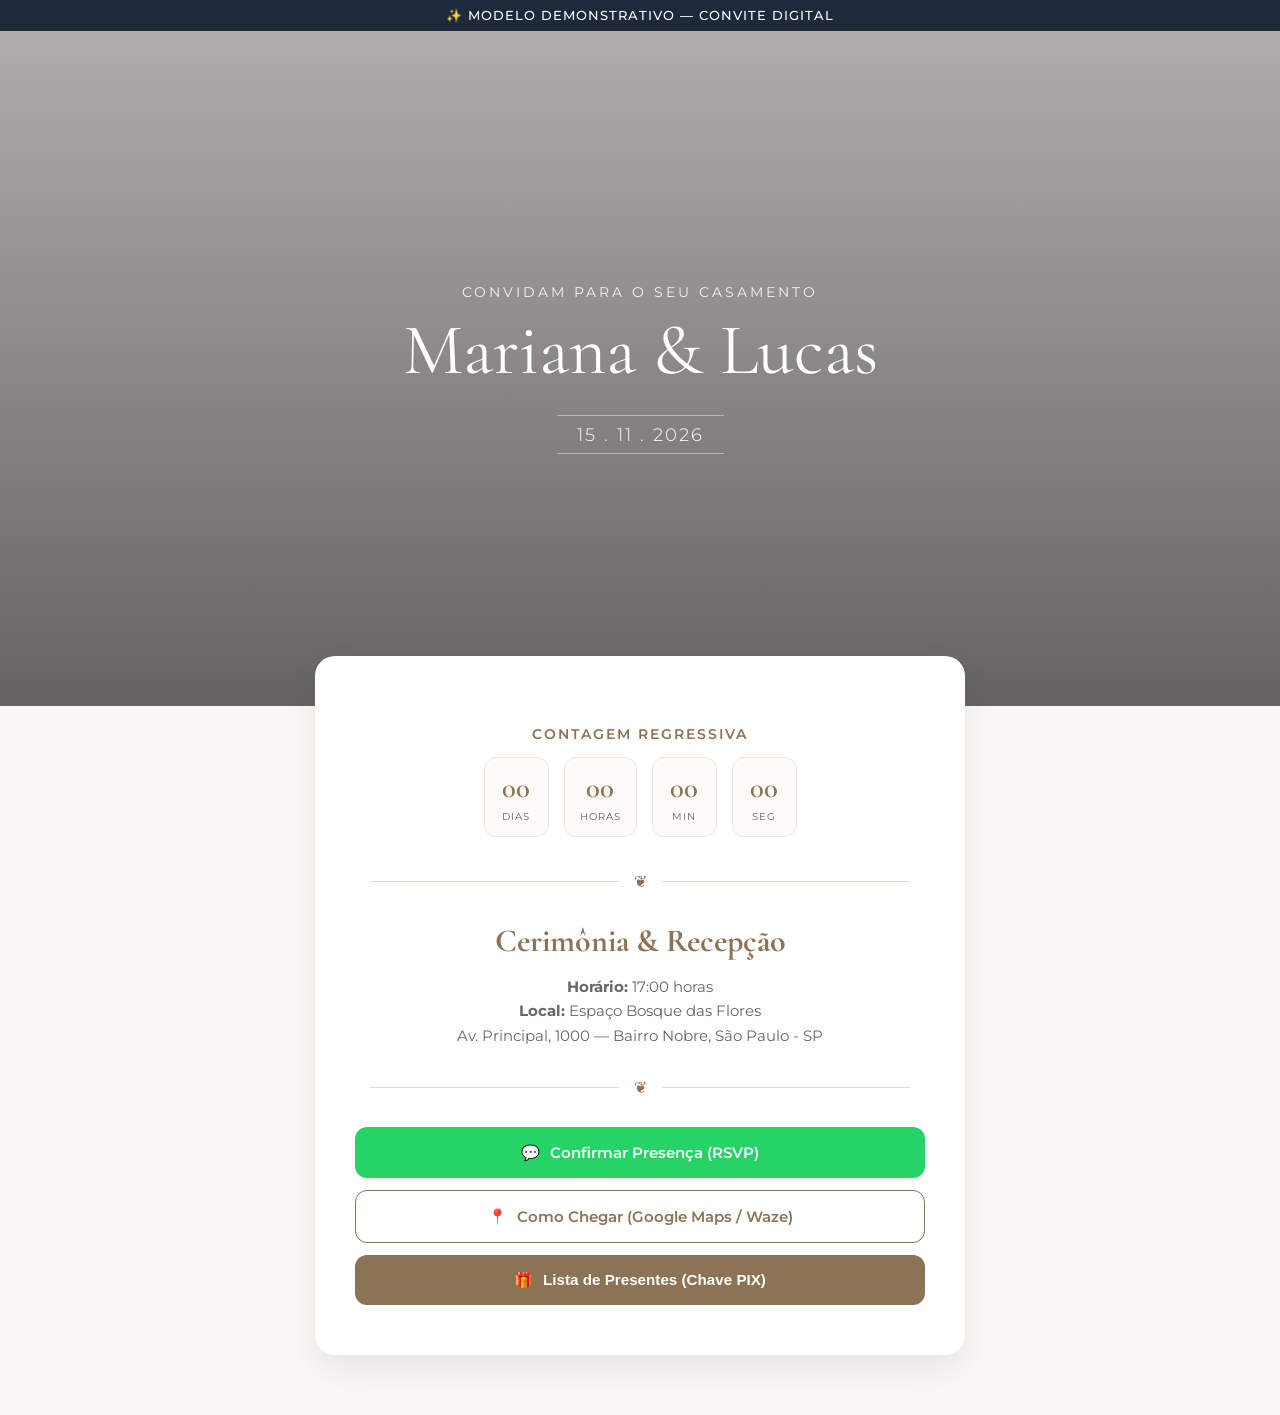
==== casamento.html @ a25a2d86 "Adiciona modelo demonstrativo de casamento com animacoes" ====
<!DOCTYPE html>
<html lang="pt-BR">
<head>
  <meta charset="UTF-8">
  <meta name="viewport" content="width=device-width, initial-scale=1.0">
  <title>Demonstrativo - Mariana & Lucas</title>
  
  <!-- Fontes Elegantes -->
  <link rel="preconnect" href="https://fonts.googleapis.com">
  <link rel="preconnect" href="https://fonts.gstatic.com" crossorigin>
  <link href="https://fonts.googleapis.com/css2?family=Cormorant+Garamond:ital,wght@0,400;0,600;1,400&family=Montserrat:wght@300;400;500;600&display=swap" rel="stylesheet">
  
  <style>
    :root {
      --primary: #8c7355;
      --primary-hover: #735e45;
      --bg-color: #faf8f5;
      --card-bg: #ffffff;
      --text-main: #2c2c2c;
      --text-muted: #666666;
    }

    * {
      box-sizing: border-box;
      margin: 0;
      padding: 0;
    }

    html {
      scroll-behavior: smooth;
    }

    body {
      background-color: var(--bg-color);
      color: var(--text-main);
      font-family: 'Montserrat', sans-serif;
      text-align: center;
      padding-bottom: 60px;
      overflow-x: hidden;
    }

    /* Barra Superior Flutuante com Entrada Suave */
    .demo-bar {
      background: #1e293b;
      color: #ffffff;
      padding: 8px 15px;
      font-size: 0.8rem;
      letter-spacing: 1px;
      text-transform: uppercase;
      font-weight: 500;
      position: sticky;
      top: 0;
      z-index: 100;
      animation: fadeInDown 0.8s ease-out;
    }

    /* Hero Banner com Zoom e Fade In */
    .hero {
      position: relative;
      height: 75vh;
      min-height: 480px;
      background: linear-gradient(to bottom, rgba(0,0,0,0.3), rgba(0,0,0,0.6)), 
                  url('https://images.unsplash.com/photo-1519741497674-611481863552?auto=format&fit=crop&w=1200&q=80') center/cover no-repeat;
      display: flex;
      flex-direction: column;
      justify-content: center;
      align-items: center;
      color: white;
      padding: 20px;
      animation: zoomBackground 15s infinite alternate ease-in-out;
    }

    .hero-subtitle {
      font-size: 0.9rem;
      letter-spacing: 3px;
      text-transform: uppercase;
      margin-bottom: 10px;
      opacity: 0.9;
      animation: fadeInUp 1s ease-out 0.2s backwards;
    }

    .hero-title {
      font-family: 'Cormorant Garamond', serif;
      font-size: 3.5rem;
      font-weight: 400;
      line-height: 1.1;
      margin-bottom: 15px;
      animation: fadeInUp 1s ease-out 0.4s backwards;
    }

    .hero-date {
      font-size: 1.1rem;
      letter-spacing: 2px;
      font-weight: 300;
      border-top: 1px solid rgba(255,255,255,0.4);
      border-bottom: 1px solid rgba(255,255,255,0.4);
      padding: 8px 20px;
      margin-top: 10px;
      animation: fadeInUp 1s ease-out 0.6s backwards;
    }

    /* Card Principal com Animação de Subida */
    .main-card {
      max-width: 650px;
      margin: -50px auto 0 auto;
      background: var(--card-bg);
      padding: 40px 25px;
      border-radius: 20px;
      box-shadow: 0 15px 35px rgba(0, 0, 0, 0.08);
      position: relative;
      z-index: 10;
      width: 90%;
      animation: fadeInUp 1s ease-out 0.8s backwards;
    }

    /* Contagem Regressiva */
    .countdown-container {
      margin: 20px 0 35px 0;
    }

    .countdown-title {
      font-size: 0.85rem;
      letter-spacing: 2px;
      text-transform: uppercase;
      color: var(--primary);
      margin-bottom: 15px;
      font-weight: 600;
    }

    .timer {
      display: flex;
      justify-content: center;
      gap: 15px;
    }

    .timer-box {
      background: #fdfbf7;
      border: 1px solid #ede8de;
      padding: 12px 15px;
      border-radius: 12px;
      min-width: 65px;
      transition: transform 0.3s ease, box-shadow 0.3s ease;
    }

    .timer-box:hover {
      transform: translateY(-5px);
      box-shadow: 0 8px 15px rgba(140, 115, 85, 0.15);
    }

    .timer-number {
      font-family: 'Cormorant Garamond', serif;
      font-size: 1.8rem;
      font-weight: 600;
      color: var(--primary);
      display: block;
    }

    .timer-label {
      font-size: 0.65rem;
      text-transform: uppercase;
      color: var(--text-muted);
      letter-spacing: 1px;
    }

    /* Divisor com Rotação em Hover */
    .divider {
      display: flex;
      align-items: center;
      justify-content: center;
      margin: 30px 0;
      color: var(--primary);
      transition: transform 0.6s ease;
    }

    .divider:hover {
      transform: rotate(180deg);
    }

    .divider::before, .divider::after {
      content: "";
      flex: 1;
      border-bottom: 1px solid #e2dad0;
      margin: 0 15px;
    }

    /* Detalhes do Evento */
    .section-title {
      font-family: 'Cormorant Garamond', serif;
      font-size: 2rem;
      color: var(--primary);
      margin-bottom: 15px;
    }

    .info-block {
      margin-bottom: 25px;
    }

    .info-block h3 {
      font-size: 1.1rem;
      font-weight: 600;
      margin-bottom: 5px;
    }

    .info-block p {
      font-size: 0.95rem;
      color: var(--text-muted);
      line-height: 1.6;
    }

    /* Elementos para Revelação ao Rolar a Tela */
    .reveal {
      opacity: 0;
      transform: translateY(30px);
      transition: all 0.8s ease-out;
    }

    .reveal.active {
      opacity: 1;
      transform: translateY(0);
    }

    /* Botões Interativos com Animações Vibrantes */
    .action-buttons {
      display: flex;
      flex-direction: column;
      gap: 12px;
      margin-top: 30px;
    }

    .btn {
      display: flex;
      align-items: center;
      justify-content: center;
      gap: 10px;
      width: 100%;
      padding: 16px;
      border: none;
      border-radius: 12px;
      font-size: 0.95rem;
      font-weight: 600;
      text-decoration: none;
      cursor: pointer;
      transition: all 0.3s cubic-bezier(0.25, 0.8, 0.25, 1);
      position: relative;
      overflow: hidden;
    }

    .btn:hover {
      transform: translateY(-3px);
      box-shadow: 0 8px 20px rgba(0, 0, 0, 0.12);
    }

    .btn:active {
      transform: translateY(-1px);
    }

    .btn-rsvp {
      background-color: #25d366;
      color: white;
      animation: pulseGreen 2s infinite;
    }

    .btn-rsvp:hover {
      background-color: #20ba5a;
    }

    .btn-maps {
      background-color: #ffffff;
      color: var(--primary);
      border: 1px solid var(--primary);
    }

    .btn-maps:hover {
      background-color: #fdfbf7;
    }

    .btn-pix {
      background-color: var(--primary);
      color: white;
    }

    .btn-pix:hover {
      background-color: var(--primary-hover);
    }

    /* Toast de Notificação Animado */
    .toast {
      visibility: hidden;
      min-width: 250px;
      background-color: #1e293b;
      color: #fff;
      text-align: center;
      border-radius: 10px;
      padding: 14px 20px;
      position: fixed;
      z-index: 1000;
      bottom: 30px;
      left: 50%;
      transform: translateX(-50%) translateY(20px);
      font-size: 0.9rem;
      box-shadow: 0 10px 25px rgba(0,0,0,0.2);
      opacity: 0;
      transition: all 0.4s ease;
    }

    .toast.show {
      visibility: visible;
      opacity: 1;
      transform: translateX(-50%) translateY(0);
    }

    /* Keyframes / Animações CSS */
    @keyframes fadeInUp {
      from {
        opacity: 0;
        transform: translateY(30px);
      }
      to {
        opacity: 1;
        transform: translateY(0);
      }
    }

    @keyframes fadeInDown {
      from {
        opacity: 0;
        transform: translateY(-20px);
      }
      to {
        opacity: 1;
        transform: translateY(0);
      }
    }

    @keyframes pulseGreen {
      0% {
        box-shadow: 0 0 0 0 rgba(37, 211, 102, 0.4);
      }
      70% {
        box-shadow: 0 0 0 12px rgba(37, 211, 102, 0);
      }
      100% {
        box-shadow: 0 0 0 0 rgba(37, 211, 102, 0);
      }
    }

    @keyframes zoomBackground {
      0% {
        background-size: 100%;
      }
      100% {
        background-size: 108%;
      }
    }

    @media (min-width: 600px) {
      .hero-title {
        font-size: 4.5rem;
      }
      .main-card {
        padding: 50px 40px;
      }
    }
  </style>
</head>
<body>

  <!-- Barra de Aviso -->
  <div class="demo-bar">
    ✨ Modelo Demonstrativo — Convite Digital
  </div>

  <!-- Capa Principal -->
  <header class="hero">
    <p class="hero-subtitle">Convidam para o seu casamento</p>
    <h1 class="hero-title">Mariana & Lucas</h1>
    <p class="hero-date">15 . 11 . 2026</p>
  </header>

  <!-- Conteúdo em Cartão -->
  <main class="main-card">
    
    <!-- Contagem Regressiva -->
    <section class="countdown-container reveal">
      <p class="countdown-title">Contagem Regressiva</p>
      <div class="timer">
        <div class="timer-box">
          <span class="timer-number" id="days">00</span>
          <span class="timer-label">Dias</span>
        </div>
        <div class="timer-box">
          <span class="timer-number" id="hours">00</span>
          <span class="timer-label">Horas</span>
        </div>
        <div class="timer-box">
          <span class="timer-number" id="minutes">00</span>
          <span class="timer-label">Min</span>
        </div>
        <div class="timer-box">
          <span class="timer-number" id="seconds">00</span>
          <span class="timer-label">Seg</span>
        </div>
      </div>
    </section>

    <div class="divider reveal">❦</div>

    <!-- Informações da Cerimônia -->
    <section class="info-block reveal">
      <h2 class="section-title">Cerimônia & Recepção</h2>
      <p><strong>Horário:</strong> 17:00 horas</p>
      <p><strong>Local:</strong> Espaço Bosque das Flores</p>
      <p>Av. Principal, 1000 — Bairro Nobre, São Paulo - SP</p>
    </section>

    <div class="divider reveal">❦</div>

    <!-- Ações Interativas -->
    <section class="action-buttons reveal">
      
      <!-- RSVP WhatsApp -->
      <a href="https://api.whatsapp.com/send?phone=5500000000000&text=Olá!%20Gostaria%20de%20confirmar%20minha%20presença%20no%20casamento%20de%20Mariana%20e%20Lucas." target="_blank" class="btn btn-rsvp">
        <span>💬</span> Confirmar Presença (RSVP)
      </a>

      <!-- Google Maps -->
      <a href="https://maps.google.com" target="_blank" class="btn btn-maps">
        <span>📍</span> Como Chegar (Google Maps / Waze)
      </a>

      <!-- Copiar PIX -->
      <button onclick="copiarPix()" class="btn btn-pix">
        <span>🎁</span> Lista de Presentes (Chave PIX)
      </button>

    </section>

  </main>

  <!-- Notification Toast -->
  <div id="toast" class="toast">✨ Chave PIX copiada com sucesso!</div>

  <!-- Scripts Interativos -->
  <script>
    // 1. Contagem Regressiva
    const targetDate = new Date("November 15, 2026 17:00:00").getTime();

    function updateCountdown() {
      const now = new Date().getTime();
      const difference = targetDate - now;

      if (difference > 0) {
        const days = Math.floor(difference / (1000 * 60 * 60 * 24));
        const hours = Math.floor((difference % (1000 * 60 * 60 * 24)) / (1000 * 60 * 60));
        const minutes = Math.floor((difference % (1000 * 60 * 60)) / (1000 * 60));
        const seconds = Math.floor((difference % (1000 * 60)) / 1000);

        document.getElementById("days").innerText = days < 10 ? '0' + days : days;
        document.getElementById("hours").innerText = hours < 10 ? '0' + hours : hours;
        document.getElementById("minutes").innerText = minutes < 10 ? '0' + minutes : minutes;
        document.getElementById("seconds").innerText = seconds < 10 ? '0' + seconds : seconds;
      }
    }
    setInterval(updateCountdown, 1000);
    updateCountdown();

    // 2. Animação Scroll Reveal ao Rolar a Tela
    function reveal() {
      const reveals = document.querySelectorAll(".reveal");
      for (let i = 0; i < reveals.length; i++) {
        const windowHeight = window.innerHeight;
        const elementTop = reveals[i].getBoundingClientRect().top;
        const elementVisible = 80;

        if (elementTop < windowHeight - elementVisible) {
          reveals[i].classList.add("active");
        }
      }
    }
    window.addEventListener("scroll", reveal);
    reveal(); // Executa na inicialização

    // 3. Copiar PIX
    function copiarPix() {
      const chavePixExemplo = "000.000.000-00";
      navigator.clipboard.writeText(chavePixExemplo);

      const toast = document.getElementById("toast");
      toast.classList.add("show");
      setTimeout(() => { 
        toast.classList.remove("show"); 
      }, 3000);
    }
  </script>

</body>
</html>
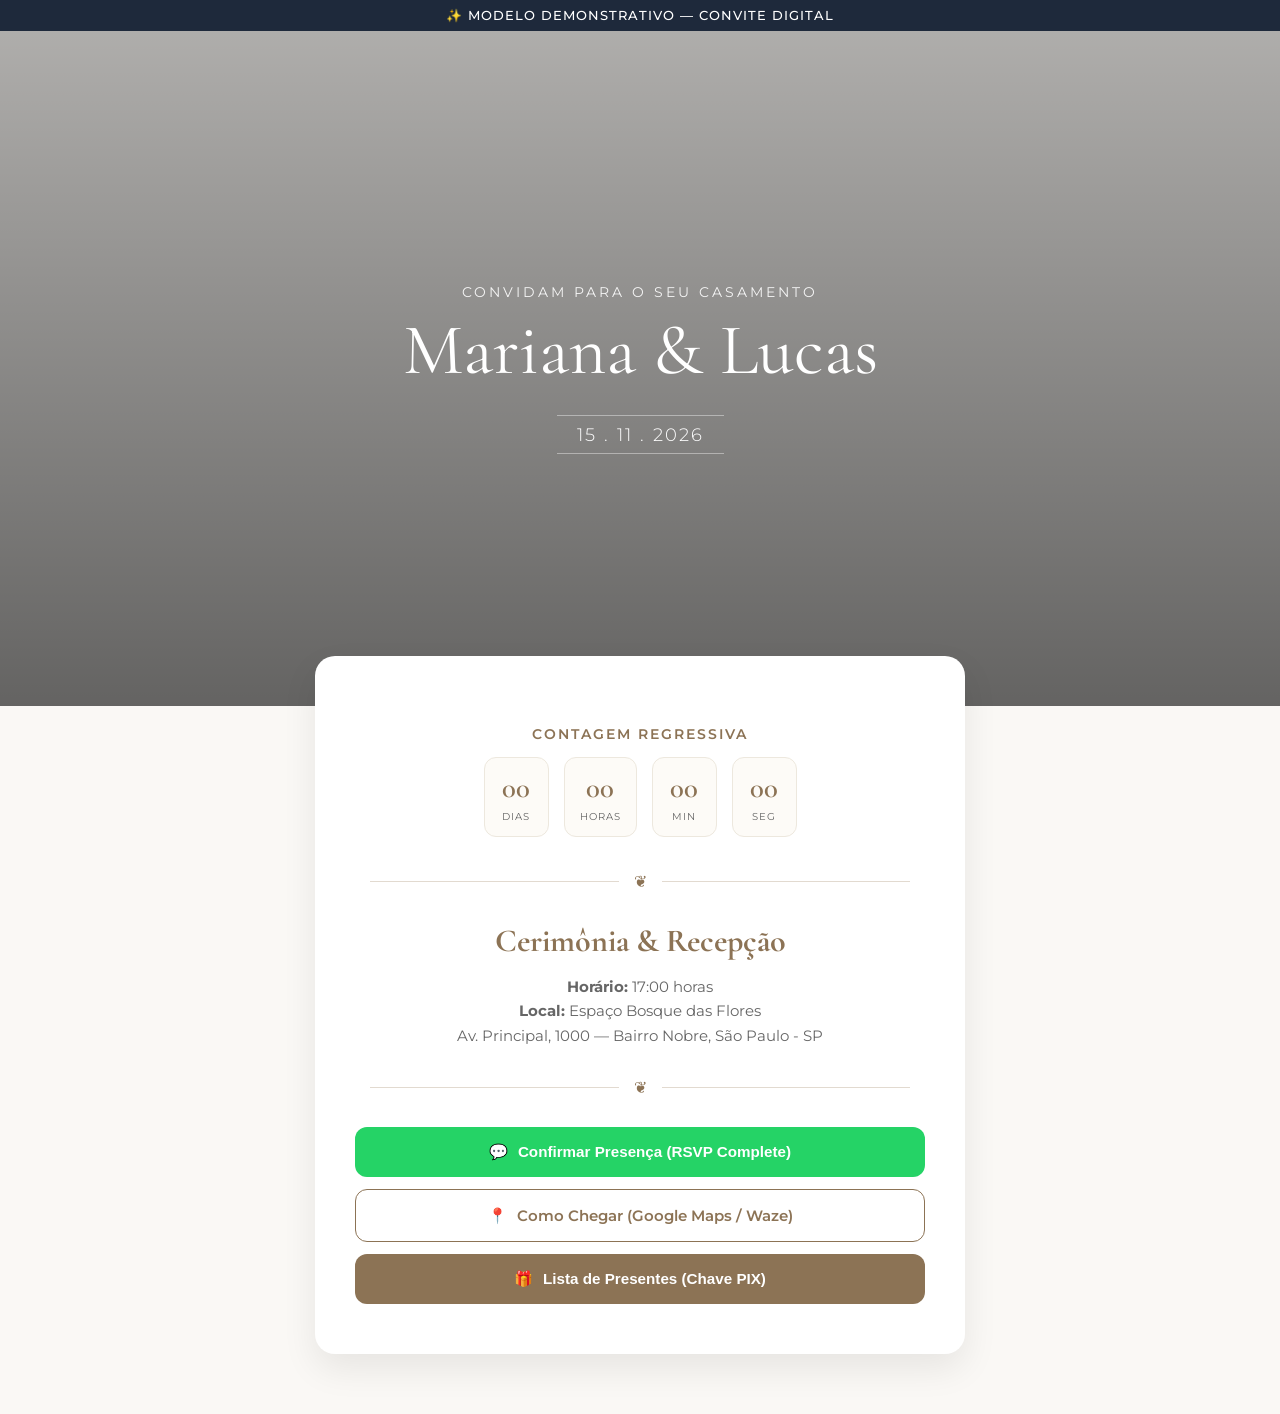
==== commit 81b66464: "Ajusta botoes dos cards e modal de RSVP" ====
--- a/casamento.html
+++ b/casamento.html
@@ -39,7 +39,7 @@
       overflow-x: hidden;
     }
 
-    /* Barra Superior Flutuante com Entrada Suave */
+    /* Barra Superior Flutuante */
     .demo-bar {
       background: #1e293b;
       color: #ffffff;
@@ -54,7 +54,7 @@
       animation: fadeInDown 0.8s ease-out;
     }
 
-    /* Hero Banner com Zoom e Fade In */
+    /* Hero Banner */
     .hero {
       position: relative;
       height: 75vh;
@@ -99,7 +99,7 @@
       animation: fadeInUp 1s ease-out 0.6s backwards;
     }
 
-    /* Card Principal com Animação de Subida */
+    /* Card Principal */
     .main-card {
       max-width: 650px;
       margin: -50px auto 0 auto;
@@ -162,7 +162,7 @@
       letter-spacing: 1px;
     }
 
-    /* Divisor com Rotação em Hover */
+    /* Divisor */
     .divider {
       display: flex;
       align-items: center;
@@ -195,19 +195,12 @@
       margin-bottom: 25px;
     }
 
-    .info-block h3 {
-      font-size: 1.1rem;
-      font-weight: 600;
-      margin-bottom: 5px;
-    }
-
     .info-block p {
       font-size: 0.95rem;
       color: var(--text-muted);
       line-height: 1.6;
     }
 
-    /* Elementos para Revelação ao Rolar a Tela */
     .reveal {
       opacity: 0;
       transform: translateY(30px);
@@ -219,7 +212,7 @@
       transform: translateY(0);
     }
 
-    /* Botões Interativos com Animações Vibrantes */
+    /* Botões Interativos */
     .action-buttons {
       display: flex;
       flex-direction: column;
@@ -241,17 +234,11 @@
       text-decoration: none;
       cursor: pointer;
       transition: all 0.3s cubic-bezier(0.25, 0.8, 0.25, 1);
-      position: relative;
-      overflow: hidden;
     }
 
     .btn:hover {
       transform: translateY(-3px);
       box-shadow: 0 8px 20px rgba(0, 0, 0, 0.12);
-    }
-
-    .btn:active {
-      transform: translateY(-1px);
     }
 
     .btn-rsvp {
@@ -283,7 +270,112 @@
       background-color: var(--primary-hover);
     }
 
-    /* Toast de Notificação Animado */
+    /* ==========================================
+       MODAL DE CONFIRMAÇÃO DE PRESENÇA (RSVP)
+       ========================================== */
+    .modal-overlay {
+      position: fixed;
+      top: 0;
+      left: 0;
+      width: 100%;
+      height: 100%;
+      background: rgba(0, 0, 0, 0.6);
+      backdrop-filter: blur(4px);
+      display: flex;
+      align-items: center;
+      justify-content: center;
+      z-index: 1000;
+      opacity: 0;
+      visibility: hidden;
+      transition: all 0.3s ease;
+      padding: 20px;
+    }
+
+    .modal-overlay.active {
+      opacity: 1;
+      visibility: visible;
+    }
+
+    .modal-content {
+      background: #ffffff;
+      padding: 30px 25px;
+      border-radius: 20px;
+      max-width: 450px;
+      width: 100%;
+      text-align: left;
+      box-shadow: 0 20px 40px rgba(0,0,0,0.2);
+      transform: translateY(20px);
+      transition: transform 0.3s ease;
+      max-height: 90vh;
+      overflow-y: auto;
+    }
+
+    .modal-overlay.active .modal-content {
+      transform: translateY(0);
+    }
+
+    .modal-header {
+      display: flex;
+      justify-content: space-between;
+      align-items: center;
+      margin-bottom: 20px;
+    }
+
+    .modal-header h3 {
+      font-family: 'Cormorant Garamond', serif;
+      font-size: 1.8rem;
+      color: var(--primary);
+    }
+
+    .close-modal {
+      background: none;
+      border: none;
+      font-size: 1.5rem;
+      cursor: pointer;
+      color: #999;
+    }
+
+    .form-group {
+      margin-bottom: 15px;
+    }
+
+    .form-group label {
+      display: block;
+      font-size: 0.85rem;
+      font-weight: 600;
+      color: var(--text-main);
+      margin-bottom: 6px;
+    }
+
+    .form-group input, 
+    .form-group select, 
+    .form-group textarea {
+      width: 100%;
+      padding: 12px;
+      border: 1px solid #ddd;
+      border-radius: 8px;
+      font-family: inherit;
+      font-size: 0.9rem;
+      outline: none;
+      transition: border-color 0.3s;
+    }
+
+    .form-group input:focus, 
+    .form-group select:focus, 
+    .form-group textarea:focus {
+      border-color: var(--primary);
+    }
+
+    .form-row {
+      display: flex;
+      gap: 10px;
+    }
+
+    .form-row .form-group {
+      flex: 1;
+    }
+
+    /* Toast Notification */
     .toast {
       visibility: hidden;
       min-width: 250px;
@@ -309,78 +401,48 @@
       transform: translateX(-50%) translateY(0);
     }
 
-    /* Keyframes / Animações CSS */
+    /* Keyframes */
     @keyframes fadeInUp {
-      from {
-        opacity: 0;
-        transform: translateY(30px);
-      }
-      to {
-        opacity: 1;
-        transform: translateY(0);
-      }
+      from { opacity: 0; transform: translateY(30px); }
+      to { opacity: 1; transform: translateY(0); }
     }
 
     @keyframes fadeInDown {
-      from {
-        opacity: 0;
-        transform: translateY(-20px);
-      }
-      to {
-        opacity: 1;
-        transform: translateY(0);
-      }
+      from { opacity: 0; transform: translateY(-20px); }
+      to { opacity: 1; transform: translateY(0); }
     }
 
     @keyframes pulseGreen {
-      0% {
-        box-shadow: 0 0 0 0 rgba(37, 211, 102, 0.4);
-      }
-      70% {
-        box-shadow: 0 0 0 12px rgba(37, 211, 102, 0);
-      }
-      100% {
-        box-shadow: 0 0 0 0 rgba(37, 211, 102, 0);
-      }
+      0% { box-shadow: 0 0 0 0 rgba(37, 211, 102, 0.4); }
+      70% { box-shadow: 0 0 0 12px rgba(37, 211, 102, 0); }
+      100% { box-shadow: 0 0 0 0 rgba(37, 211, 102, 0); }
     }
 
     @keyframes zoomBackground {
-      0% {
-        background-size: 100%;
-      }
-      100% {
-        background-size: 108%;
-      }
+      0% { background-size: 100%; }
+      100% { background-size: 108%; }
     }
 
     @media (min-width: 600px) {
-      .hero-title {
-        font-size: 4.5rem;
-      }
-      .main-card {
-        padding: 50px 40px;
-      }
+      .hero-title { font-size: 4.5rem; }
+      .main-card { padding: 50px 40px; }
     }
   </style>
 </head>
 <body>
 
-  <!-- Barra de Aviso -->
   <div class="demo-bar">
     ✨ Modelo Demonstrativo — Convite Digital
   </div>
 
-  <!-- Capa Principal -->
   <header class="hero">
     <p class="hero-subtitle">Convidam para o seu casamento</p>
     <h1 class="hero-title">Mariana & Lucas</h1>
     <p class="hero-date">15 . 11 . 2026</p>
   </header>
 
-  <!-- Conteúdo em Cartão -->
   <main class="main-card">
     
-    <!-- Contagem Regressiva -->
     <section class="countdown-container reveal">
       <p class="countdown-title">Contagem Regressiva</p>
       <div class="timer">
@@ -405,7 +467,6 @@
 
     <div class="divider reveal">❦</div>
 
-    <!-- Informações da Cerimônia -->
     <section class="info-block reveal">
       <h2 class="section-title">Cerimônia & Recepção</h2>
       <p><strong>Horário:</strong> 17:00 horas</p>
@@ -415,13 +476,12 @@
 
     <div class="divider reveal">❦</div>
 
-    <!-- Ações Interativas -->
     <section class="action-buttons reveal">
       
-      <!-- RSVP WhatsApp -->
-      <a href="https://api.whatsapp.com/send?phone=5500000000000&text=Olá!%20Gostaria%20de%20confirmar%20minha%20presença%20no%20casamento%20de%20Mariana%20e%20Lucas." target="_blank" class="btn btn-rsvp">
-        <span>💬</span> Confirmar Presença (RSVP)
-      </a>
+      <!-- Botão para Abrir o Modal de RSVP -->
+      <button onclick="openModal()" class="btn btn-rsvp">
+        <span>💬</span> Confirmar Presença (RSVP Complete)
+      </button>
 
       <!-- Google Maps -->
       <a href="https://maps.google.com" target="_blank" class="btn btn-maps">
@@ -437,10 +497,70 @@
 
   </main>
 
-  <!-- Notification Toast -->
+  <!-- MODAL DE RSVP -->
+  <div id="rsvpModal" class="modal-overlay">
+    <div class="modal-content">
+      <div class="modal-header">
+        <h3>Confirmar Presença</h3>
+        <button class="close-modal" onclick="closeModal()">&times;</button>
+      </div>
+
+      <form id="rsvpForm" onsubmit="enviaWhatsApp(event)">
+        
+        <div class="form-group">
+          <label>Seu Nome Completo *</label>
+          <input type="text" id="nome" placeholder="Ex: João da Silva" required>
+        </div>
+
+        <div class="form-group">
+          <label>Você irá ao evento? *</label>
+          <select id="status" required>
+            <option value="Sim, com certeza!">Sim, com certeza irei!</option>
+            <option value="Infelizmente não poderei ir">Infelizmente não poderei ir</option>
+          </select>
+        </div>
+
+        <div class="form-row">
+          <div class="form-group">
+            <label>Acompanhantes Adultos</label>
+            <select id="adultos">
+              <option value="0">Apenas eu</option>
+              <option value="1">+1 Acompanhante</option>
+              <option value="2">+2 Acompanhantes</option>
+              <option value="3">+3 Acompanhantes</option>
+            </select>
+          </div>
+
+          <div class="form-group">
+            <label>Crianças</label>
+            <select id="criancas">
+              <option value="0">Nenhuma</option>
+              <option value="1">1 Criança</option>
+              <option value="2">2 Crianças</option>
+            </select>
+          </div>
+        </div>
+
+        <div class="form-group">
+          <label>Restrição Alimentar ou Alergia?</label>
+          <input type="text" id="restricao" placeholder="Ex: Vegetariano, intolerância a lactose...">
+        </div>
+
+        <div class="form-group">
+          <label>Deixe uma mensagem para os noivos</label>
+          <textarea id="mensagem" rows="3" placeholder="Escreva uma mensagem carinhosa..."></textarea>
+        </div>
+
+        <button type="submit" class="btn btn-rsvp" style="margin-top: 10px;">
+          Enviar Confirmação
+        </button>
+
+      </form>
+    </div>
+  </div>
+
   <div id="toast" class="toast">✨ Chave PIX copiada com sucesso!</div>
 
-  <!-- Scripts Interativos -->
   <script>
     // 1. Contagem Regressiva
     const targetDate = new Date("November 15, 2026 17:00:00").getTime();
@@ -464,32 +584,60 @@
     setInterval(updateCountdown, 1000);
     updateCountdown();
 
-    // 2. Animação Scroll Reveal ao Rolar a Tela
+    // 2. Revelação ao rolar
     function reveal() {
       const reveals = document.querySelectorAll(".reveal");
       for (let i = 0; i < reveals.length; i++) {
         const windowHeight = window.innerHeight;
         const elementTop = reveals[i].getBoundingClientRect().top;
-        const elementVisible = 80;
-
-        if (elementTop < windowHeight - elementVisible) {
+        if (elementTop < windowHeight - 80) {
           reveals[i].classList.add("active");
         }
       }
     }
     window.addEventListener("scroll", reveal);
-    reveal(); // Executa na inicialização
-
-    // 3. Copiar PIX
+    reveal();
+
+    // 3. Funções do Modal de RSVP
+    function openModal() {
+      document.getElementById("rsvpModal").classList.add("active");
+    }
+
+    function closeModal() {
+      document.getElementById("rsvpModal").classList.remove("active");
+    }
+
+    // Enviar dados preenchidos formatados diretamente no WhatsApp
+    function enviaWhatsApp(event) {
+      event.preventDefault();
+      
+      const nome = document.getElementById("nome").value;
+      const status = document.getElementById("status").value;
+      const adultos = document.getElementById("adultos").value;
+      const criancas = document.getElementById("criancas").value;
+      const restricao = document.getElementById("restricao").value || "Nenhuma";
+      const mensagem = document.getElementById("mensagem").value || "Sem mensagem";
+
+      const texto = `*CONFIRMAÇÃO DE PRESENÇA*%0A%0A` +
+                    `👤 *Nome:* ${nome}%0A` +
+                    `❓ *Status:* ${status}%0A` +
+                    `👥 *Acompanhantes Adultos:* ${adultos}%0A` +
+                    `👶 *Crianças:* ${criancas}%0A` +
+                    `🥗 *Restrição Alimentar:* ${restricao}%0A` +
+                    `💬 *Mensagem:* ${mensagem}`;
+
+      window.open(`https://api.whatsapp.com/send?phone=5527992497940&text=${texto}`, '_blank');
+      closeModal();
+    }
+
+    // 4. Copiar PIX
     function copiarPix() {
       const chavePixExemplo = "000.000.000-00";
       navigator.clipboard.writeText(chavePixExemplo);
 
       const toast = document.getElementById("toast");
       toast.classList.add("show");
-      setTimeout(() => { 
-        toast.classList.remove("show"); 
-      }, 3000);
+      setTimeout(() => { toast.classList.remove("show"); }, 3000);
     }
   </script>
 
